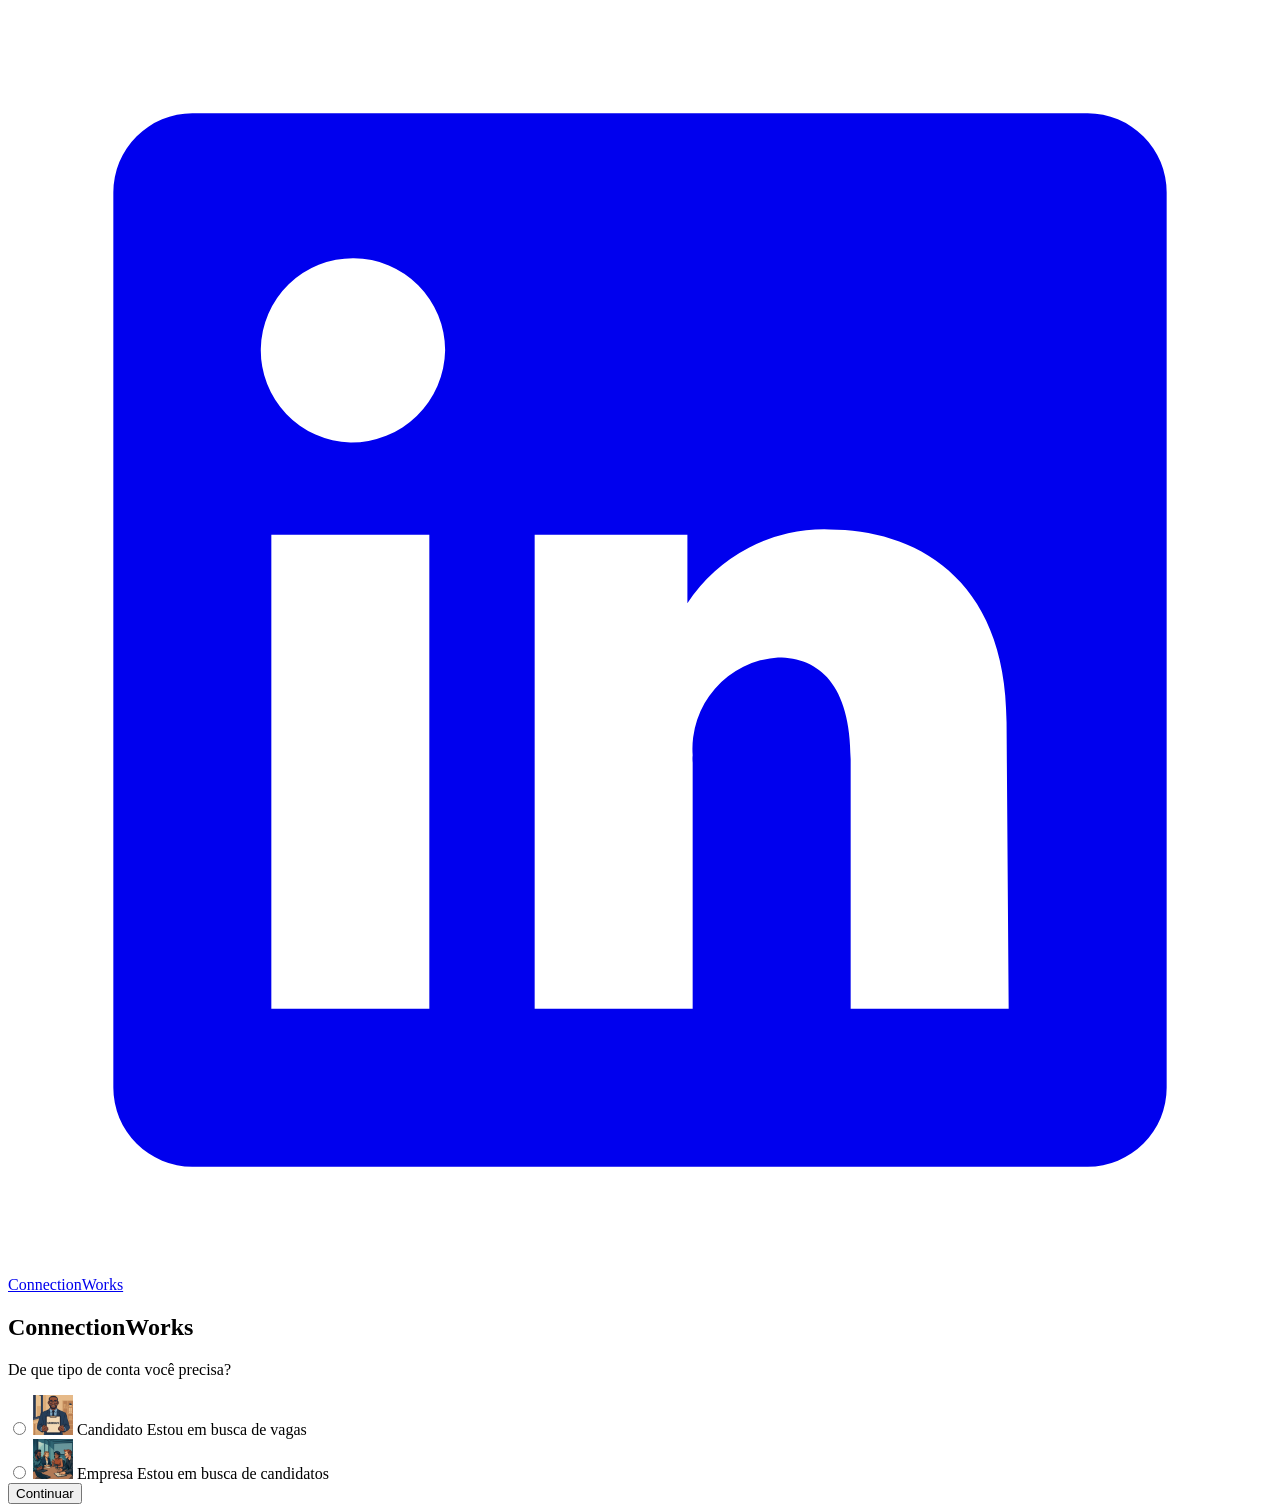
==== Páginas/cadastro.html @ 49b10e9c "Primeiro commit" ====
<!DOCTYPE html>
<html lang="pt-BR">

<head>
    <meta charset="UTF-8">
    <meta name="viewport" content="width=device-width, initial-scale=1.0">
    <title>ConnectionWorks - Cadastro</title>
    <link href="https://fonts.googleapis.com/css2?family=Poppins:wght@400;500;600&display=swap" rel="stylesheet">
    <link rel="stylesheet" href="./CSS/style.css">
</head>

<body>
    <div class="background-shapes"></div>

    <header>
        <a href="itaworks.html" class="logo">
            <svg viewBox="0 0 24 24" fill="currentColor">
                <path
                    d="M20.5 2h-17A1.5 1.5 0 002 3.5v17A1.5 1.5 0 003.5 22h17a1.5 1.5 0 001.5-1.5v-17A1.5 1.5 0 0020.5 2zM8 19H5v-9h3zM6.5 8.25A1.75 1.75 0 118.3 6.5a1.78 1.78 0 01-1.8 1.75zM19 19h-3v-4.74c0-1.42-.6-1.93-1.38-1.93A1.74 1.74 0 0013 14.19a.66.66 0 000 .14V19h-3v-9h2.9v1.3a3.11 3.11 0 012.7-1.4c1.55 0 3.36.86 3.36 3.66z">
                </path>
            </svg>
            ConnectionWorks
        </a>
    </header>

    <main>
        <section class="cadastro-section">
            <h2>ConnectionWorks</h2>
            <div class="Card-Cadastro">
                <form id="profileForm">
                    <p>De que tipo de conta você precisa?</p>

                    <div class="radio-group">
                        <div class="option-container">
                            <label class="option">
                                <input type="radio" name="accountType" value="freelancer" required>
                                <img rel="icon"
                                    src="../ConectionWoks/Imagens/task_01k9yn4fn1erfam8x8myvb0rjt_1763039211_img_0.webp"
                                    width="40px"></img>
                                <span class="titulo">Candidato</span>

                                <span class="subtitulo">Estou em busca de vagas</span>
                            </label>
                        </div>
                        <div class="option-container-2">
                            <label class="option">
                                <input type="radio" name="accountType" value="empresa" required>
                                <img rel="icon"
                                    src="../ConectionWoks/Imagens/task_01k9ymtqh6fq0agpqy8pmh4mza_1763038908_img_0.webp"
                                    width="40px"></img>
                                <span class="titulo">Empresa</span>
                                <span class="subtitulo2">Estou em busca de candidatos</span>
                            </label>
                        </div>
                    </div>
                    <button class="btn-quartenary" type="submit">Continuar</button>

                </form>
            </div>
        </section>
    </main>
</body>

</html>
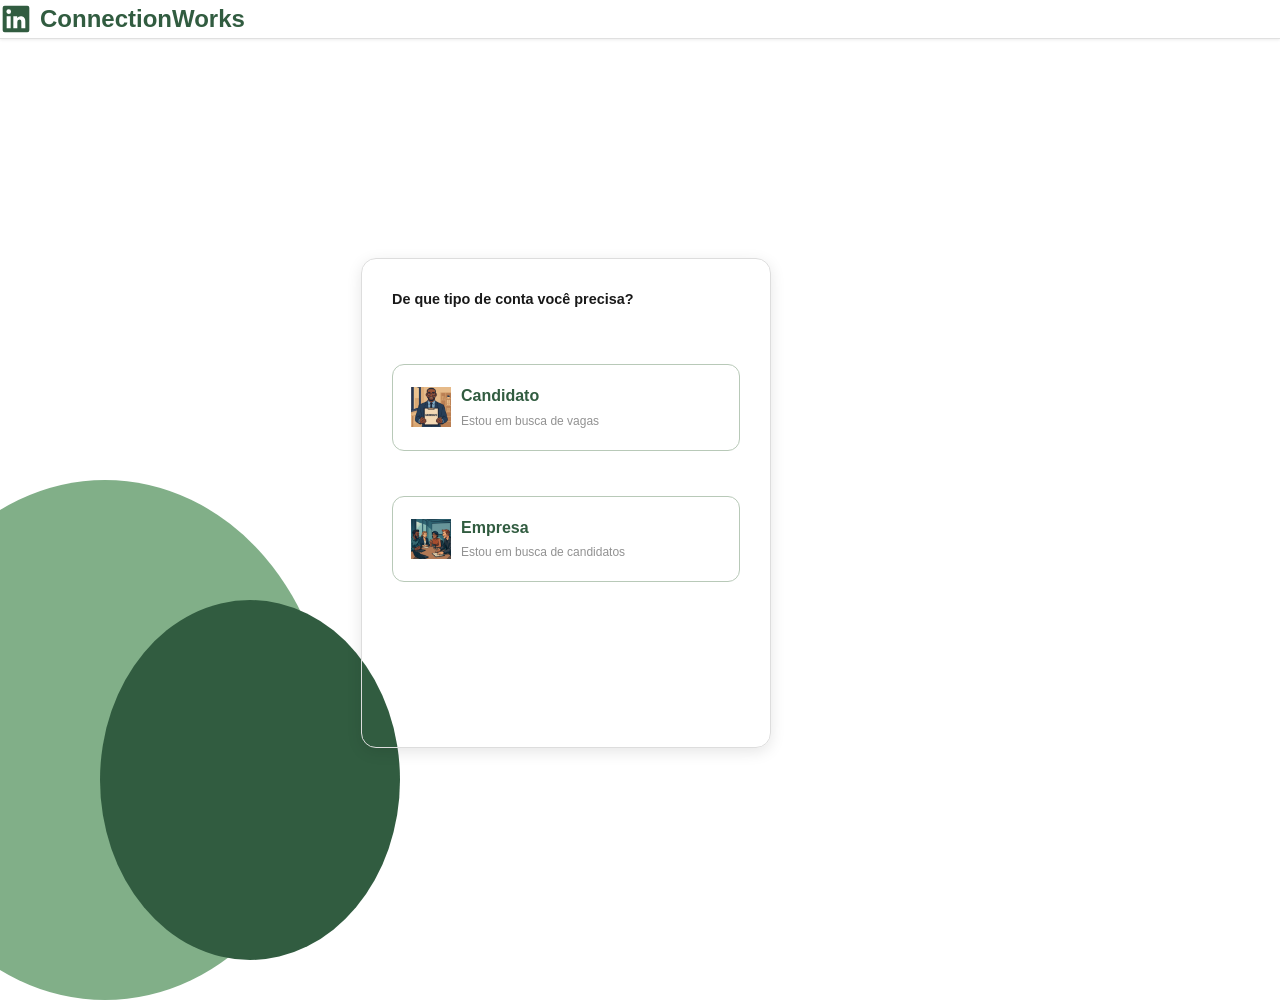
==== commit 4231a563: "segundo commit" ====
--- a/Páginas/cadastro.html
+++ b/Páginas/cadastro.html
@@ -6,7 +6,7 @@
     <meta name="viewport" content="width=device-width, initial-scale=1.0">
     <title>ConnectionWorks - Cadastro</title>
     <link href="https://fonts.googleapis.com/css2?family=Poppins:wght@400;500;600&display=swap" rel="stylesheet">
-    <link rel="stylesheet" href="./CSS/style.css">
+    <link rel="stylesheet" href="../ConectionWoks/CSS/style.css">
 </head>
 
 <body>
@@ -24,41 +24,390 @@
     </header>
 
     <main>
-        <section class="cadastro-section">
-            <h2>ConnectionWorks</h2>
-            <div class="Card-Cadastro">
-                <form id="profileForm">
-                    <p>De que tipo de conta você precisa?</p>
+        <section class="section-cadastro">
+        <a href="#" class="back-link" id="backButton" style="display:none;"><i class="arrow left"></i></a>
+        
+        <div class="step-content active" id="step-0">
+            <div class="Card-Cadastro">
+                <form id="selectionForm">
+                    <p class="card-title-lg">De que tipo de conta você precisa?</p>
 
                     <div class="radio-group">
                         <div class="option-container">
-                            <label class="option">
-                                <input type="radio" name="accountType" value="freelancer" required>
-                                <img rel="icon"
-                                    src="../ConectionWoks/Imagens/task_01k9yn4fn1erfam8x8myvb0rjt_1763039211_img_0.webp"
-                                    width="40px"></img>
-                                <span class="titulo">Candidato</span>
-
-                                <span class="subtitulo">Estou em busca de vagas</span>
+                            <input type="radio" id="accountTypeCandidate" name="accountType" value="candidato" required>
+                            <label class="option" for="accountTypeCandidate">
+                                <img rel="icon" src="../ConectionWoks/Imagens/task_01k9yn4fn1erfam8x8myvb0rjt_1763039211_img_0.webp" width="40px" alt="Ícone Candidato">
+                                <div class="option-text">
+                                    <span class="titulo">Candidato</span>
+                                    <br>
+                                    <span class="subtitulo">Estou em busca de vagas</span>
+                                </div>
                             </label>
                         </div>
                         <div class="option-container-2">
-                            <label class="option">
-                                <input type="radio" name="accountType" value="empresa" required>
-                                <img rel="icon"
-                                    src="../ConectionWoks/Imagens/task_01k9ymtqh6fq0agpqy8pmh4mza_1763038908_img_0.webp"
-                                    width="40px"></img>
-                                <span class="titulo">Empresa</span>
-                                <span class="subtitulo2">Estou em busca de candidatos</span>
+                            <input type="radio" id="accountTypeCompany" name="accountType" value="empresa" required>
+                            <label class="option" for="accountTypeCompany">
+                                <img rel="icon" src="../ConectionWoks/Imagens/task_01k9ymtqh6fq0agpqy8pmh4mza_1763038908_img_0.webp" width="40px" alt="Ícone Empresa">
+                                <div class="option-text">
+                                    <span class="titulo">Empresa</span>
+                                    <br>
+                                    <span class="subtitulo">Estou em busca de candidatos</span>
+                                </div>
                             </label>
                         </div>
                     </div>
-                    <button class="btn-quartenary" type="submit">Continuar</button>
-
-                </form>
-            </div>
-        </section>
+                    <button class="btn-quartenary" type="submit" disabled id="selectContinueButton">Continuar</button>
+                </form>
+            </div>
+        </div>
+
+        <div class="step-content" id="step-candidato-1">
+            <div class="Card-Cadastro">
+                <div class="progress-bar-container"><div class="progress-bar-segment active"></div><div class="progress-bar-segment"></div><div class="progress-bar-segment"></div><div class="progress-bar-segment"></div></div>
+                <form id="formCandidatoPasso1">
+                    <h2 class="card-title-lg">Vamos começar pelo básico</h2>
+                    <label for="nomeCompleto">Nome Completo</label><input type="text" id="nomeCompleto" name="nomeCompleto" required>
+                    <label for="email">Email</label><input type="email" id="email" name="email" required>
+                    <label for="senha">Senha</label><input type="password" id="senha" name="senha" required>
+                    <label for="cpf">CPF</label><input type="text" id="cpf" name="cpf" placeholder="000.000.000-00" required>
+                    <label>Data de Nascimento</label>
+                    <div class="date-group">
+                        <select id="dia" name="dia" required><option value="">Dia</option></select>
+                        <select id="mes" name="mes" required><option value="">Mês</option></select>
+                        <select id="ano" name="ano" required><option value="">Ano</option></select>
+                    </div>
+                    <button class="btn-quartenary" type="submit" disabled>Continuar</button>
+                </form>
+            </div>
+        </div>
+
+        <div class="step-content" id="step-candidato-2">
+            <div class="Card-Cadastro">
+                <div class="progress-bar-container"><div class="progress-bar-segment active"></div><div class="progress-bar-segment active"></div><div class="progress-bar-segment"></div><div class="progress-bar-segment"></div></div>
+                <form id="formCandidatoPasso2">
+                    <h2 class="card-title-lg">Onde você mora?</h2>
+                    <label for="cidadeEstadoCand">Cidade, Estado</label>
+                    <input type="text" id="cidadeEstadoCand" name="cidadeEstadoCand" placeholder="Ex.: Fortaleza, Ceará" required>
+                    <label for="codigoPostalCand">Código Postal</label>
+                    <input type="text" id="codigoPostalCand" name="codigoPostalCand" placeholder="00000-000" required>
+                    
+                    <div class="toggle-option">
+                        <div class="switch">
+                            <input type="checkbox" id="interesseRemoto" name="interesseRemoto">
+                            <span class="slider"></span>
+                        </div>
+                        <label for="interesseRemoto">Tenho interesse em trabalho remoto</label>
+                    </div>
+
+                    <button class="btn-quartenary" type="submit" disabled>Continuar</button>
+                </form>
+            </div>
+        </div>
+
+        <div class="step-content" id="step-candidato-3">
+            <div class="Card-Cadastro">
+                <div class="progress-bar-container"><div class="progress-bar-segment active"></div><div class="progress-bar-segment active"></div><div class="progress-bar-segment active"></div><div class="progress-bar-segment"></div></div>
+                <form id="formCandidatoPasso3">
+                    <h2 class="card-title-lg">Qual vaga você está buscando?</h2>
+                    <p>Usamos isso para achar vagas correspondentes com cargos que você busca</p>
+                    <label for="cargosDesejados">Cargos desejados</label>
+                    <input type="text" id="cargosDesejados" name="cargosDesejados" placeholder="Ex.: Operador de caixa, Chef de cozinha" required>
+                    <p class="add-other">+ Adicionar outro</p>
+                    <button class="btn-quartenary" type="submit" disabled>Continuar</button>
+                </form>
+            </div>
+        </div>
+
+        <div class="step-content" id="step-candidato-4">
+            <div class="Card-Cadastro">
+                <div class="progress-bar-container"><div class="progress-bar-segment active"></div><div class="progress-bar-segment active"></div><div class="progress-bar-segment active"></div><div class="progress-bar-segment active"></div></div>
+                <form id="formCandidatoPasso4">
+                    <h2 class="card-title-lg">Qual o menor salário que você aceitaria?</h2>
+                    <p>Usamos isso para achar vagas correspondentes com salários iguais ou parecidos</p>
+                    <label for="valorMinimo">Valor mínimo de salário</label>
+                    <input type="text" id="valorMinimo" name="valorMinimo" placeholder="R$" required>
+                    <label for="periodoPagamento">Período de pagamento</label>
+                    <select id="periodoPagamento" name="periodoPagamento" required>
+                        <option value="">Selecionar</option>
+                        <option value="mensal">Mensal</option>
+                        <option value="anual">Anual</option>
+                        <option value="hora">Por Hora</option>
+                    </select>
+                    <button class="btn-quartenary" type="submit" disabled>Continuar</button>
+                </form>
+            </div>
+        </div>
+
+
+        <div class="step-content" id="step-empresa-1">
+            <div class="Card-Cadastro">
+                <div class="progress-bar-container"><div class="progress-bar-segment active"></div><div class="progress-bar-segment"></div><div class="progress-bar-segment"></div><div class="progress-bar-segment"></div></div>
+                <form id="formEmpresaPasso1">
+                    <h2 class="card-title-lg">Vamos começar pelo básico</h2>
+                    <label for="nomeEmpresa">Nome da Empresa</label><input type="text" id="nomeEmpresa" name="nomeEmpresa" required>
+                    <label for="emailCorporativo">Email Corporativo</label><input type="email" id="emailCorporativo" name="emailCorporativo" required>
+                    <label for="senhaEmpresa">Senha</label><input type="password" id="senhaEmpresa" name="senhaEmpresa" required>
+                    <label for="cnpj">CNPJ</label><input type="text" id="cnpj" name="cnpj" placeholder="000.000.000-00" required>
+                    <label>Ano de fundação da Empresa</label>
+                    <div class="date-group">
+                        <select id="anoFundacao" name="anoFundacao" required><option value="">Ano</option></select>
+                    </div>
+                    <button class="btn-quartenary" type="submit" disabled>Continuar</button>
+                </form>
+            </div>
+        </div>
+
+        <div class="step-content" id="step-empresa-2">
+            <div class="Card-Cadastro">
+                <div class="progress-bar-container"><div class="progress-bar-segment active"></div><div class="progress-bar-segment active"></div><div class="progress-bar-segment"></div><div class="progress-bar-segment"></div></div>
+                <form id="formEmpresaPasso2">
+                    <h2 class="card-title-lg">Localização da Empresa</h2>
+                    <label for="cidadeEstadoEmp">Cidade, Estado</label>
+                    <input type="text" id="cidadeEstadoEmp" name="cidadeEstadoEmp" placeholder="Ex.: Fortaleza, Ceará" required>
+                    <label for="codigoPostalEmp">Código Postal</label>
+                    <input type="text" id="codigoPostalEmp" name="codigoPostalEmp" placeholder="00000-000" required>
+
+                    <label>A empresa possui outros escritórios?</label>
+                    <div class="toggle-option">
+                        <div class="switch">
+                            <input type="checkbox" id="outrosEscritorios" name="outrosEscritorios">
+                            <span class="slider"></span>
+                        </div>
+                        <label for="outrosEscritorios">Não</label>
+                    </div>
+                    <button class="btn-quartenary" type="submit" disabled>Continuar</button>
+                </form>
+            </div>
+        </div>
+
+        <div class="step-content" id="step-empresa-3">
+            <div class="Card-Cadastro">
+                <div class="progress-bar-container"><div class="progress-bar-segment active"></div><div class="progress-bar-segment active"></div><div class="progress-bar-segment active"></div><div class="progress-bar-segment"></div></div>
+                <form id="formEmpresaPasso3">
+                    <h2 class="card-title-lg">Informações para postagem de vagas</h2>
+                    <label for="metodoSelecao">Método preferido de seleção</label>
+                    <input type="text" id="metodoSelecao" name="metodoSelecao" required>
+                    <label for="tipoVagas">Tipo de vagas que a empresa costuma oferecer</label>
+                    <input type="text" id="tipoVagas" name="tipoVagas" required>
+                    <label for="beneficios">Benefícios oferecidos pela empresa</label>
+                    <select id="beneficios" name="beneficios" required>
+                        <option value="">Selecionar</option>
+                        <option value="vale_transporte">Vale Transporte</option>
+                        <option value="plano_saude">Plano de Saúde</option>
+                    </select>
+                    <button class="btn-quartenary" type="submit" disabled>Continuar</button>
+                </form>
+            </div>
+        </div>
+
+        <div class="step-content" id="step-empresa-4">
+            <div class="Card-Cadastro">
+                <div class="progress-bar-container"><div class="progress-bar-segment active"></div><div class="progress-bar-segment active"></div><div class="progress-bar-segment active"></div><div class="progress-bar-segment active"></div></div>
+                <form id="formEmpresaPasso4">
+                    <h2 class="card-title-lg">Perfil da Empresa</h2>
+                    <label for="descricaoEmpresa">Descrição da Empresa</label><textarea id="descricaoEmpresa" name="descricaoEmpresa" rows="3" required></textarea>
+                    <label for="missaoValores">Missão / Valores</label><textarea id="missaoValores" name="missaoValores" rows="3" required></textarea>
+                    <label for="redesSociais">Redes sociais</label><input type="text" id="redesSociais" name="redesSociais" placeholder="Ex.: link para o LinkedIn, Instagram, etc." required>
+                    <button class="btn-quartenary" type="submit" disabled>Finalizar Cadastro</button>
+                </form>
+            </div>
+        </div>
+
+    </section>
     </main>
+    <script>
+      document.addEventListener('DOMContentLoaded', () => {
+    // Variáveis de controle de estado
+    let currentAccountType = null;
+    let currentStep = 0; // 0 é a tela de seleção
+    const maxSteps = 4; // Máximo de passos de cadastro
+
+    // Elementos do DOM
+    const steps = {
+        '0': document.getElementById('step-0'),
+        'candidato-1': document.getElementById('step-candidato-1'),
+        'candidato-2': document.getElementById('step-candidato-2'),
+        'candidato-3': document.getElementById('step-candidato-3'),
+        'candidato-4': document.getElementById('step-candidato-4'),
+        'empresa-1': document.getElementById('step-empresa-1'),
+        'empresa-2': document.getElementById('step-empresa-2'),
+        'empresa-3': document.getElementById('step-empresa-3'),
+        'empresa-4': document.getElementById('step-empresa-4'),
+    };
+    const backButton = document.getElementById('backButton');
+
+    // --- 1. FUNÇÕES DE NAVEGAÇÃO ---
+
+    const updateVisibility = () => {
+        // Esconde todos os passos
+        Object.values(steps).forEach(step => {
+            if (step) step.classList.remove('active');
+        });
+
+        let key = currentStep === 0 ? '0' : `${currentAccountType}-${currentStep}`;
+        
+        // Exibe o passo atual
+        if (steps[key]) {
+            steps[key].classList.add('active');
+        }
+
+        // Controla a visibilidade do botão de voltar
+        if (currentStep > 0) {
+            backButton.style.display = 'block';
+        } else {
+            backButton.style.display = 'none';
+        }
+    };
+
+    const navigateToNextStep = () => {
+        if (currentStep < maxSteps) {
+            currentStep++;
+            updateVisibility();
+        } else if (currentStep === maxSteps) {
+            alert('Cadastro finalizado! Pronto para o próximo passo (página de sucesso).');
+            // Redirecionamento final
+        }
+    };
+
+    const navigateToPreviousStep = () => {
+        if (currentStep > 0) {
+            currentStep--;
+        } else {
+            // Se estiver no primeiro passo (1), volta para a seleção (0)
+            currentStep = 0;
+            currentAccountType = null;
+        }
+        updateVisibility();
+    };
+    
+    backButton.addEventListener('click', (e) => {
+        e.preventDefault();
+        navigateToPreviousStep();
+    });
+
+    // --- 2. FUNÇÃO DE VALIDAÇÃO GERAL (ENABLE/DISABLE BUTTON) ---
+
+    const setupFormValidation = (formId) => {
+        const form = document.getElementById(formId);
+        if (!form) return;
+
+        const button = form.querySelector('button[type="submit"]');
+        // Seleciona todos os campos que possuem o atributo 'required'
+        const requiredInputs = form.querySelectorAll('[required]');
+
+        const checkFormValidity = () => {
+            let allFilled = true;
+            requiredInputs.forEach(input => {
+                // Checa se o campo está vazio. Para selects, checa se a opção de placeholder (value="") está selecionada.
+                if (input.value.trim() === '') {
+                    allFilled = false;
+                }
+            });
+
+            // Habilita ou desabilita o botão
+            button.disabled = !allFilled;
+        };
+
+        // Adicionar listeners para checar a validade em tempo real
+        requiredInputs.forEach(input => {
+            input.addEventListener('input', checkFormValidity);
+            input.addEventListener('change', checkFormValidity);
+        });
+
+        // Submissão do formulário: avança para o próximo passo
+        form.addEventListener('submit', (event) => {
+             event.preventDefault();
+             navigateToNextStep();
+        });
+        
+        // Checagem inicial
+        checkFormValidity();
+    };
+
+    // --- 3. CONFIGURAÇÃO DA TELA DE SELEÇÃO (PASSO 0) ---
+
+    const selectionForm = document.getElementById('selectionForm');
+    const radioInputs = selectionForm.querySelectorAll('input[name="accountType"]');
+    const selectContinueButton = document.getElementById('selectContinueButton');
+
+    const checkSelection = () => {
+        const isSelected = Array.from(radioInputs).some(input => input.checked);
+        selectContinueButton.disabled = !isSelected;
+    };
+
+    radioInputs.forEach(input => {
+        input.addEventListener('change', checkSelection);
+    });
+
+    selectionForm.addEventListener('submit', (event) => {
+        event.preventDefault();
+        const selectedType = selectionForm.querySelector('input[name="accountType"]:checked').value;
+        currentAccountType = selectedType; // Define o tipo de conta
+        currentStep = 1; // Vai para o primeiro passo do cadastro
+        updateVisibility();
+        // console.log(`Tipo de conta selecionado: ${selectedType}`);
+    });
+
+
+    // --- 4. PREENCHIMENTO DE SELECTS DE DATA/ANO (OPCIONAL) ---
+
+    const populateYearSelect = (selectId, startYear) => {
+        const select = document.getElementById(selectId);
+        if (!select) return;
+
+        const currentYear = new Date().getFullYear();
+        for (let year = currentYear; year >= startYear; year--) {
+            const option = document.createElement('option');
+            option.value = year;
+            option.textContent = year;
+            select.appendChild(option);
+        }
+    };
+    
+    const populateDateSelects = (diaId, mesId, anoId) => {
+        const diaSelect = document.getElementById(diaId);
+        const mesSelect = document.getElementById(mesId);
+        
+        // Popula Dias (1 a 31)
+        if (diaSelect) {
+            for (let i = 1; i <= 31; i++) {
+                const option = document.createElement('option');
+                option.value = i.toString().padStart(2, '0');
+                option.textContent = i.toString().padStart(2, '0');
+                diaSelect.appendChild(option);
+            }
+        }
+
+        // Popula Meses
+        if (mesSelect) {
+            const meses = ["Janeiro", "Fevereiro", "Março", "Abril", "Maio", "Junho", "Julho", "Agosto", "Setembro", "Outubro", "Novembro", "Dezembro"];
+            meses.forEach((nome, index) => {
+                const option = document.createElement('option');
+                option.value = (index + 1).toString().padStart(2, '0');
+                option.textContent = nome;
+                mesSelect.appendChild(option);
+            });
+        }
+        
+        // Popula Anos (chamando a função específica)
+        populateYearSelect(anoId, 1950);
+    };
+
+    // Aplica o preenchimento:
+    populateDateSelects('dia', 'mes', 'ano'); // Candidato
+    populateYearSelect('anoFundacao', 1900); // Empresa
+
+
+    // --- 5. APLICAÇÃO DA VALIDAÇÃO EM TODOS OS FORMULÁRIOS ---
+
+    const formIds = [
+        'formCandidatoPasso1', 'formCandidatoPasso2', 'formCandidatoPasso3', 'formCandidatoPasso4',
+        'formEmpresaPasso1', 'formEmpresaPasso2', 'formEmpresaPasso3', 'formEmpresaPasso4'
+    ];
+
+    formIds.forEach(id => setupFormValidation(id));
+});
+    </script>
 </body>
 
 </html>
--- a/ConectionWoks/CSS/style.css
+++ b/ConectionWoks/CSS/style.css
@@ -0,0 +1,1106 @@
+:root {
+    --primary-blue: #0a66c2;
+    --primary-blue-hover: #004182;
+    --secondary-gray: #666666;
+    --bg-gray: #f3f2ef;
+    --white: #ffffff;
+    --border-gray: #e0e0e0;
+    --text-dark: #000000e6;
+    --text-light: #00000099;
+    --success-green: #057642;
+    --dark-green: #315C40;
+    --dark-green-hover: #2c863e;
+    --gray: #929292;
+    --spacing-xs: 4px;
+    --spacing-sm: 8px;
+    --spacing-md: 16px;
+    --spacing-lg: 24px;
+    --spacing-xl: 32px;
+    --border-radius: 8px;
+    --shadow-sm: 0 1px 3px rgba(0, 0, 0, 0.08);
+    --shadow-md: 0 4px 12px rgba(0, 0, 0, 0.12);
+}
+
+* {
+    margin: 0;
+    padding: 0;
+    box-sizing: border-box;
+}
+
+body {
+    font-family: -apple-system, BlinkMacSystemFont, "Segoe UI", Roboto, Oxygen-Sans, Ubuntu, Cantarell, sans-serif, "Poppins", sans-serif;
+    background-color: var(--bg-light);
+    color: var(--text-dark);
+    line-height: 1.6;
+    display: flex;
+    justify-content: center;
+    align-items: center;
+    min-height: 100vh;
+    margin: 0;
+    flex-direction: column;
+    position: relative;
+    overflow-y: auto;
+    line-height: 1.6;
+}
+
+/*  ---- Circulos verdes ----- */
+.background-shapes::before,
+.background-shapes::after {
+    content: "";
+    position: absolute;
+    bottom: 0;
+    border-radius: 50%;
+    z-index: -1;
+}
+
+.background-shapes::before {
+    width: 450px;
+    height: 520px;
+    background-color: #81af88;
+    /* verde claro */
+    left: -120px;
+    bottom: -100px;
+
+}
+
+.background-shapes::after {
+    width: 300px;
+    height: 360px;
+    background-color: var(--dark-green);
+    /* verde escuro */
+    left: 100px;
+    bottom: -60px;
+}
+
+header {
+    position: fixed;
+    top: 0;
+    left: 0;
+    right: 0;
+    background: var(--white);
+    border-bottom: 1px solid var(--border-gray);
+    box-shadow: var(--shadow-sm);
+    z-index: 1000;
+}
+
+.header-container {
+    max-width: 1200px;
+    margin: 0 auto;
+    padding: var(--spacing-sm) var(--spacing-md);
+    display: flex;
+    align-items: center;
+    gap: var(--spacing-md);
+}
+
+.logo {
+    display: flex;
+    align-items: center;
+    gap: var(--spacing-sm);
+    font-size: 24px;
+    font-weight: 700;
+    color: var(--dark-green);
+    text-decoration: none;
+}
+
+.logo svg {
+    width: 32px;
+    height: 32px;
+}
+
+nav {
+    display: flex;
+    gap: var(--spacing-md);
+    flex: 1;
+}
+
+nav button {
+    background: none;
+    border: none;
+    color: var(--secondary-gray);
+    cursor: pointer;
+    font-size: 14px;
+    padding: var(--spacing-sm) var(--spacing-md);
+    border-radius: var(--border-radius);
+    transition: all 0.2s ease;
+    font-weight: 500;
+}
+
+nav button:hover,
+nav button.active {
+    background: var(--bg-gray);
+    color: var(--text-dark);
+}
+
+.search-box {
+    flex: 0 1 300px;
+    position: relative;
+}
+
+.search-box input {
+    width: 100%;
+    padding: var(--spacing-sm) var(--spacing-md);
+    border: 1px solid var(--border-gray);
+    border-radius: 4px;
+    font-size: 14px;
+}
+
+.profile-btn {
+    width: 32px;
+    height: 32px;
+    border-radius: 50%;
+    background: var(--primary-blue);
+    color: var(--white);
+    border: none;
+    cursor: pointer;
+    font-weight: 600;
+    font-size: 14px;
+}
+.logout-btn {
+    background: var(--dark-green);
+    color: var(--white);
+    border: none;
+    padding: var(--spacing-sm) var(--spacing-md);
+    border-radius: var(--border-radius);
+    cursor: pointer;
+    font-size: 14px;
+    font-weight: 500;
+    transition: all 0.2s ease;
+}
+.logout-btn:hover {
+    background: var(--dark-green-hover);
+    transform: translateY(-2px);
+}
+
+main {
+    max-width: 1200px;
+    margin: 80px auto var(--spacing-lg);
+    padding: 0 var(--spacing-md);
+    display: grid;
+    grid-template-columns: 250px 1fr 300px;
+    gap: var(--spacing-lg);
+}
+
+.card {
+    background: var(--white);
+    border: 1px solid var(--border-gray);
+    border-radius: var(--border-radius);
+    padding: var(--spacing-md);
+    box-shadow: var(--shadow-sm);
+}
+
+.card h3 {
+    font-size: 16px;
+    margin-bottom: var(--spacing-md);
+    color: var(--text-dark);
+}
+
+.Card-Cadastro {
+    background-color: var(--color-card-background);
+    border-radius: 15px;
+    padding: 30px;
+    /* Remover sombra para replicar o estilo dos seus prints */
+    border: 1px solid var(--color-border);
+    margin-top: 50px;
+}
+
+/* --- Títulos e Textos --- */
+.card-title-lg {
+    font-size: 1.5em;
+    font-weight: bold;
+    margin-top: 0;
+    margin-bottom: 5px;
+    text-align: left;
+    /* Alinhado à esquerda na maioria dos passos */
+}
+
+.Card-Cadastro>p {
+    /* Título da tela de seleção */
+    font-size: 1.1em;
+    font-weight: 500;
+    text-align: center;
+    color: var(--color-text-dark);
+    margin-bottom: 25px;
+}
+
+.Card-Cadastro p:not(.card-title-lg) {
+    color: var(--color-text-medium);
+    font-size: 0.9em;
+    margin-bottom: 20px;
+    line-height: 1.4;
+}
+
+.section-cadastro {
+    position: relative;
+    width: 450px;
+
+    max-width: 450px;
+    padding: 20px;
+    /* Ajuste para centralizar o card */
+    box-sizing: border-box;
+    z-index: 1;
+}
+
+
+form {
+    display: flex;
+    flex-direction: column;
+}
+
+label {
+    font-size: 0.9em;
+    color: var(--color-text-dark);
+    margin-top: 15px;
+    margin-bottom: 5px;
+    font-weight: 500;
+    /* Mais sutil que 'bold' */
+}
+
+input[type="text"],
+input[type="email"],
+input[type="password"],
+textarea,
+select {
+    padding: 12px 15px;
+    border: 2px solid var(--text-dark);
+    /* Borda fina */
+    border-radius: 8px;
+    font-size: 1em;
+    width: 100%;
+    box-sizing: border-box;
+    transition: border-color 0.3s;
+}
+
+input:focus,
+select:focus,
+textarea:focus {
+    border-color: var(--color-primary);
+
+    outline: none;
+    box-shadow: 0 0 0 1px var(--color-primary);
+    /* Efeito sutil no foco */
+}
+
+/* Classe para esconder/mostrar telas */
+.step-content {
+    display: none;
+}
+
+.step-content.active {
+    display: block;
+}
+
+/* --- Link/Ícone de Voltar --- */
+.back-link {
+    position: absolute;
+    top: 50px;
+    left: 40px;
+    /* Ajuste para alinhar com o card */
+    color: var(--color-text-dark);
+    text-decoration: none;
+    font-size: 24px;
+    z-index: 10;
+}
+
+.arrow {
+    border: solid var(--color-text-dark);
+    border-width: 0 3px 3px 0;
+    display: inline-block;
+    padding: 4px;
+    /* Aumenta o tamanho visual do ícone */
+}
+
+.left {
+    transform: rotate(135deg);
+    -webkit-transform: rotate(135deg);
+}
+
+/* --- Link/Ícone de Voltar --- */
+.back-link {
+    position: absolute;
+    top: 50px;
+    left: 20px;
+    color: var(--color-text-dark);
+    text-decoration: none;
+    font-size: 24px;
+    z-index: 10;
+}
+
+.arrow {
+    border: solid var(--color-text-dark);
+    border-width: 0 3px 3px 0;
+    display: inline-block;
+    padding: 3px;
+}
+
+.left {
+    transform: rotate(135deg);
+    -webkit-transform: rotate(135deg);
+}
+
+/* --- Card Principal de Cadastro --- */
+.Card-Cadastro {
+    background-color: var(--color-card-background);
+    border-radius: 15px;
+    padding: 30px;
+    box-shadow: 0 4px 15px rgba(0, 0, 0, 0.1);
+    margin-top: 50px;
+    border: 1px solid #ddd;
+}
+
+/* --- Títulos e Textos --- */
+.Card-Cadastro>p,
+.Card-Cadastro h2 {
+    text-align: left;
+    color: var(--color-text-dark);
+    margin-bottom: 25px;
+}
+
+.card-title-lg {
+    font-size: 1.5em;
+    font-weight: bold;
+    margin-top: 0;
+    margin-bottom: 5px;
+}
+
+.Card-Cadastro>p:first-child {
+    font-size: 1.1em;
+    font-weight: 500;
+}
+
+.Card-Cadastro p:not(.card-title) {
+    color: var(--color-text-medium);
+    font-size: 0.9em;
+    margin-bottom: 20px;
+    line-height: 1.4;
+}
+
+/* --- Formulário e Campos de Input --- */
+form {
+    display: flex;
+    flex-direction: column;
+}
+
+label {
+    font-size: 0.9em;
+    color: var(--color-text-dark);
+    margin-top: 15px;
+    margin-bottom: 5px;
+    font-weight: bold;
+}
+
+input[type="text"],
+input[type="email"],
+input[type="password"],
+textarea,
+select {
+    padding: 12px 15px;
+    border: 1px solid var(--dark-green);
+    border-radius: 8px;
+    font-size: 1em;
+    width: 100%;
+    box-sizing: border-box;
+    transition: border-color 0.3s;
+}
+
+input:focus,
+select:focus,
+textarea:focus {
+    border-color: var(--color-primary);
+    outline: none;
+}
+
+textarea {
+    resize: vertical;
+}
+
+/* Estilo para os campos de data e selects genéricos */
+.date-group {
+    display: flex;
+    gap: 10px;
+}
+
+.date-group select {
+    flex: 1;
+    /* Ícone de dropdown sutil como no print */
+    background-image: url('data:image/svg+xml;charset=US-ASCII,<svg xmlns="http://www.w3.org/2000/svg" width="292.4" height="292.4" viewBox="0 0 292.4 292.4"><path fill="%23666666" d="M287 69.4L154.2 201.2c-5.8 5.8-13.7 8.7-22 8.7s-16.2-2.9-22-8.7L5.4 69.4c-5.8-5.8-5.8-15.3 0-21.1 5.8-5.8 15.3-5.8 21.1 0l115.7 115.7L265.9 48.3c5.8-5.8 15.3-5.8 21.1 0 5.8 5.8 5.8 15.3 0 21.1z"/></svg>');
+    background-repeat: no-repeat;
+    background-position: right 15px center;
+    background-size: 10px auto;
+    padding-right: 30px;
+}
+
+.date-group select:focus {
+    background-image: none;
+    /* Remove a seta ao focar se preferir */
+}
+
+/* --- Progress Bar --- */
+.progress-bar-container {
+    display: flex;
+    justify-content: space-between;
+    height: 4px;
+    /* Mais fino como nos prints */
+    margin-bottom: 30px;
+    border-radius: 2px;
+    overflow: hidden;
+    background-color: var(--color-progress-bar);
+}
+
+.progress-bar-segment {
+    flex-grow: 1;
+    height: 100%;
+    background-color: var(--color-progress-bar);
+    margin-right: 4px;
+    transition: background-color 0.4s;
+    border-radius: 2px;
+}
+
+.progress-bar-segment:last-child {
+    margin-right: 0;
+}
+
+.progress-bar-segment.active {
+    background-color: var(--color-primary);
+}
+
+/* --- Botão Continuar --- */
+.btn-quartenary {
+    background-color: var(--color-primary);
+    color: white;
+    padding: 15px;
+    border: none;
+    border-radius: 8px;
+    font-size: 1.1em;
+    font-weight: bold;
+    cursor: pointer;
+    margin-top: 30px;
+    transition: background-color 0.3s, opacity 0.3s;
+    box-shadow: 0 4px 6px rgba(56, 118, 29, 0.3);
+    /* Sombra no botão como no design */
+}
+
+.btn-quartenary:hover:not(:disabled) {
+    background-color: #2e6018;
+}
+
+/* Estado Desabilitado (Cinza Claro) */
+.btn-quartenary:disabled {
+    background-color: var(--color-button-disabled);
+    cursor: not-allowed;
+    opacity: 1;
+    /* Mantém a opacidade total */
+    box-shadow: none;
+}
+
+/* --- Radio Group (Tela de Seleção) --- */
+.radio-group {
+    display: flex;
+    flex-direction: column;
+    gap: 15px;
+    margin-top: 20px;
+    margin-bottom: 20px;
+}
+
+.option-card {
+    /* O card em si */
+    background-color: var(--color-card-background);
+    border: 1px solid var(--color-border);
+    border-radius: 10px;
+    padding: 15px 20px;
+    display: flex;
+    align-items: center;
+    cursor: pointer;
+    transition: border-color 0.3s, background-color 0.3s;
+    position: relative; 
+}
+
+/* Ajusta o padding para que o conteúdo (imagem e texto) comece mais à esquerda */
+.option-card {
+    padding: 15px 15px; 
+}
+
+.option-card input[type="radio"] {
+    /* Esconde o radio button nativo */
+    position: absolute;
+    opacity: 0;
+    cursor: pointer;
+}
+
+/* Estilo para o círculo de rádio customizado (acima do card, como no print) */
+.option-card .custom-radio {
+    width: 20px;
+    height: 20px;
+    border: 2px solid var(--color-border);
+    border-radius: 50%;
+    position: absolute;
+    top: -30px; /* Posiciona acima do card */
+    left: 50%;
+    transform: translateX(-50%);
+    background-color: var(--color-card-background);
+    display: flex;
+    justify-content: center;
+    align-items: center;
+    z-index: 2;
+}
+
+.option-card input[type="radio"]:checked ~ .custom-radio {
+    border-color: var(--color-primary);
+}
+
+.option-card input[type="radio"]:checked ~ .custom-radio::after {
+    content: '';
+    width: 10px;
+    height: 10px;
+    background-color: var(--color-primary);
+    border-radius: 50%;
+    display: block;
+}
+
+/* Estilo do CARD quando selecionado */
+.option-card input[type="radio"]:checked + .custom-radio + .image-and-text {
+    border-color: var(--color-primary);
+    background-color: var(--color-highlight);
+}
+
+/* A estrutura do HTML na resposta anterior usa este seletor no JS para aplicar o estilo. */
+/* Garantindo que o card inteiro seja o alvo */
+.option-card.selected {
+    border-color: var(--color-primary) !important;
+    background-color: var(--color-highlight) !important;
+}
+
+
+/* Imagens e Texto */
+.option-card img {
+    width: 40px;
+    height: 40px; 
+    object-fit: cover; /* Manter quadrado */
+    margin-right: 15px;
+    border-radius: 0; /* IMAGEM QUADRADA CORRIGIDO */
+}
+
+.option-card .text-content {
+    flex-grow: 1;
+}
+
+.option-card .titulo {
+    font-weight: bold;
+    color: var(--color-text-dark);
+    font-size: 1.1em;
+    display: flex;
+
+}
+
+.option-card .subtitulo {
+    color: var(--color-text-medium);
+    font-size: 0.9em;
+    font-weight: normal;
+    display: flex;
+    position: relative ;
+    margin-top:5px;
+
+
+}
+
+.option-card.selected .titulo, 
+.option-card.selected .subtitulo {
+    color: var(--color-primary);
+}
+
+/* Esconder o radio button nativo no HTML ajustado */
+input[type="radio"] {
+    display: none;
+}
+/* Ajuste para seleção de radio */
+input[type="radio"]:checked+label {
+    border-color: var(--color-primary);
+    background-color: var(--color-highlight);
+}
+
+/* --- Campo Toggle (Remoto/Escritórios) --- */
+.toggle-option {
+    display: flex;
+    align-items: center;
+    justify-content: flex-start;
+    margin-top: 20px;
+}
+
+.toggle-option label {
+    margin: 0;
+    font-weight: normal;
+    color: var(--color-text-dark);
+}
+
+.switch {
+    position: relative;
+    display: inline-block;
+    width: 45px;
+    height: 25px;
+    margin-right: 15px;
+}
+
+.switch input {
+    opacity: 0;
+    width: 0;
+    height: 0;
+}
+
+.slider {
+    position: absolute;
+    cursor: pointer;
+    top: 0;
+    left: 0;
+    right: 0;
+    bottom: 0;
+    background-color: #ccc;
+    transition: .4s;
+    border-radius: 25px;
+}
+
+.slider:before {
+    position: absolute;
+    content: "";
+    height: 19px;
+    width: 19px;
+    left: 3px;
+    bottom: 3px;
+    background-color: white;
+    transition: .4s;
+    border-radius: 50%;
+}
+
+input:checked + .slider {
+    background-color: var(--color-primary);
+}
+
+input:checked + .slider:before {
+    transform: translateX(20px);
+}
+
+.sidebar {
+    display: flex;
+    flex-direction: column;
+    gap: var(--spacing-md);
+}
+
+.profile-card {
+    text-align: center;
+}
+
+.profile-card .avatar {
+    width: 72px;
+    height: 72px;
+    border-radius: 50%;
+    background: linear-gradient(135deg, var(--primary-blue), #0077b5);
+    color: var(--white);
+    display: flex;
+    align-items: center;
+    justify-content: center;
+    font-size: 32px;
+    font-weight: 600;
+    margin: 0 auto var(--spacing-sm);
+}
+
+.profile-card h2 {
+    font-size: 18px;
+    margin-bottom: var(--spacing-xs);
+}
+
+.profile-card p {
+    color: var(--text-light);
+    font-size: 14px;
+    margin-bottom: var(--spacing-sm);
+}
+
+.btn {
+    background: var(--dark-green);
+    color: var(--white);
+    border: none;
+    padding: var(--spacing-sm) var(--spacing-md);
+
+    border-radius: var(--border-radius);
+    cursor: pointer;
+    font-size: 14px;
+    font-weight: 500;
+    transition: all 0.2s ease;
+    width: 100%;
+}
+
+.btn:hover {
+    background: var(--dark-green-hover);
+}
+
+.btn-terciary {
+    background: var(--bg-gray);
+    color: var(--text-dark);
+    border: none;
+    padding: var(--spacing-sm) var(--spacing-md);
+    border-radius: var(--border-radius);
+    cursor: pointer;
+    font-size: 14px;
+    font-weight: 500;
+    transition: all 0.2s ease;
+    width: 100%;
+}
+
+.btn-terciary:hover {
+    background: var(--border-gray);
+}
+
+.btn-quartenary {
+    background: var(--dark-green);
+    color: var(--white);
+    border: none;
+    padding: var(--spacing-sm) var(--spacing-md);
+    border-radius: var(--border-radius);
+    cursor: pointer;
+    font-size: 14px;
+    font-weight: 500;
+    transition: all 0.2s ease;
+    width: 100%;
+    height: 50px;
+    min-width: 100px;
+    margin-top: 50px;
+
+}
+
+.btn-secondary {
+    background: var(--white);
+    color: var(--primary-blue);
+    border: 1px solid var(--primary-blue);
+}
+
+.btn-secondary:hover {
+    background: var(--bg-gray);
+}
+
+.tags {
+    display: flex;
+    flex-wrap: wrap;
+    gap: var(--spacing-xs);
+    margin-top: var(--spacing-sm);
+}
+
+.tag {
+    background: var(--bg-gray);
+    padding: var(--spacing-xs) var(--spacing-sm);
+    border-radius: 16px;
+    font-size: 12px;
+    color: var(--text-dark);
+}
+
+.tag.highlight {
+    background: var(--success-green);
+    color: var(--white);
+}
+
+.feed {
+    display: flex;
+    flex-direction: column;
+    gap: var(--spacing-md);
+}
+
+.job-card {
+    transition: all 0.2s ease;
+    cursor: pointer;
+}
+
+.job-card:hover {
+    box-shadow: var(--shadow-md);
+    transform: translateY(-2px);
+}
+
+.job-card h4 {
+    font-size: 16px;
+    margin-bottom: var(--spacing-xs);
+    color: var(--primary-blue);
+}
+
+.job-card .company {
+    font-size: 14px;
+    color: var(--text-light);
+    margin-bottom: var(--spacing-sm);
+}
+
+.job-card .description {
+    font-size: 14px;
+    margin-bottom: var(--spacing-sm);
+    color: var(--text-dark);
+}
+
+.job-card .meta {
+    display: flex;
+    gap: var(--spacing-md);
+    font-size: 12px;
+    color: var(--text-light);
+    margin-bottom: var(--spacing-sm);
+}
+
+.job-card .actions {
+    display: flex;
+    gap: var(--spacing-sm);
+    margin-top: var(--spacing-md);
+}
+
+.job-card .actions button {
+    flex: 1;
+}
+
+.right-panel {
+    display: flex;
+    flex-direction: column;
+    gap: var(--spacing-md);
+}
+
+.notification-item {
+    padding: var(--spacing-sm) 0;
+    border-bottom: 1px solid var(--border-gray);
+    font-size: 14px;
+}
+
+.notification-item:last-child {
+    border-bottom: none;
+}
+
+.ai-header {
+    background: linear-gradient(135deg, var(--primary-blue) 0%, #0077b5 100%);
+    color: var(--white);
+    padding: var(--spacing-lg);
+    border-radius: var(--border-radius);
+    margin-bottom: var(--spacing-lg);
+    text-align: center;
+}
+
+.ai-header h2 {
+    font-size: 24px;
+    margin-bottom: var(--spacing-sm);
+}
+
+.ai-header p {
+    font-size: 14px;
+    opacity: 0.9;
+}
+
+.match-card {
+    border-left: 4px solid var(--success-green);
+}
+
+.match-score {
+    display: inline-block;
+    background: var(--success-green);
+    color: var(--white);
+    padding: var(--spacing-xs) var(--spacing-sm);
+    border-radius: 16px;
+    font-size: 12px;
+    font-weight: 600;
+    margin-bottom: var(--spacing-sm);
+}
+
+.match-reasons {
+    background: var(--bg-gray);
+    padding: var(--spacing-sm);
+    border-radius: 4px;
+    margin: var(--spacing-sm) 0;
+}
+
+.match-reasons ul {
+    list-style: none;
+    font-size: 13px;
+    color: var(--text-dark);
+}
+
+.match-reasons li {
+    padding: var(--spacing-xs) 0;
+}
+
+.match-reasons li::before {
+    content: "✓ ";
+    color: var(--success-green);
+    font-weight: 600;
+    margin-right: var(--spacing-xs);
+}
+
+.stats-grid {
+    display: grid;
+    grid-template-columns: repeat(2, 1fr);
+    gap: var(--spacing-md);
+    margin-bottom: var(--spacing-lg);
+}
+
+.stat-card {
+    background: var(--white);
+    border: 1px solid var(--border-gray);
+    border-radius: var(--border-radius);
+    padding: var(--spacing-md);
+    text-align: center;
+}
+
+.stat-card .number {
+    font-size: 32px;
+    font-weight: 700;
+    color: var(--primary-blue);
+    margin-bottom: var(--spacing-xs);
+}
+
+.stat-card .label {
+    font-size: 14px;
+    color: var(--text-light);
+}
+
+.modal {
+    position: fixed;
+    top: 0;
+    left: 0;
+    right: 0;
+    bottom: 0;
+    background: rgba(0, 0, 0, 0.5);
+    display: none;
+    align-items: center;
+    justify-content: center;
+    z-index: 2000;
+    padding: var(--spacing-md);
+}
+
+.modal.active {
+    display: flex;
+}
+
+.modal-content {
+    background: var(--white);
+    border-radius: var(--border-radius);
+    max-width: 600px;
+    width: 100%;
+    max-height: 90vh;
+    overflow-y: auto;
+    padding: var(--spacing-lg);
+    position: relative;
+}
+
+.modal-header {
+    display: flex;
+    justify-content: space-between;
+    align-items: center;
+    margin-bottom: var(--spacing-lg);
+}
+
+.modal-header h2 {
+    font-size: 20px;
+}
+
+.close-btn {
+    background: none;
+    border: none;
+    font-size: 24px;
+    cursor: pointer;
+    color: var(--text-light);
+    padding: 0;
+    width: 32px;
+    height: 32px;
+}
+
+.form-group {
+    margin-bottom: var(--spacing-md);
+}
+
+.form-group label {
+    display: block;
+    font-size: 14px;
+    font-weight: 500;
+    margin-bottom: var(--spacing-xs);
+}
+
+.form-group input,
+.form-group textarea {
+    width: 100%;
+    padding: var(--spacing-sm);
+    border: 1px solid var(--border-gray);
+    border-radius: 4px;
+    font-size: 14px;
+    font-family: inherit;
+}
+
+.hidden {
+    display: none;
+}
+
+.option {
+    display: flex;
+    align-items: center;
+    border: 1px solid #b8c9b8;
+    border-radius: 12px;
+    padding: 18px;
+    margin-bottom: 15px;
+    cursor: pointer;
+    transition: 0.2s ease;
+}
+
+.option:hover {
+    background-color: #f0f6f0;
+}
+
+input[type="radio"] {
+    accent-color: #2f5d38;
+    transform: scale(1.7);
+    margin-right: 12px;
+}
+
+.titulo {
+    font-weight: 600;
+    margin-left: 10px;
+    font-size: 16px;
+    color: var(--dark-green);
+    margin-top: -20px;
+
+}
+
+.subtitulo {
+    font-size: 12px;
+    margin-left: 10px;
+    color: var(--gray);
+    margin-top: 20px;
+    font-weight: 400;
+}
+
+@media (max-width: 992px) {
+    main {
+        grid-template-columns: 1fr;
+    }
+
+    .right-panel {
+        display: none;
+    }
+
+    .sidebar {
+        order: 1;
+    }
+
+    .feed {
+        order: 2;
+    }
+}
+
+@media (max-width: 768px) {
+    .header-container {
+        flex-wrap: wrap;
+    }
+
+    nav {
+        order: 3;
+        width: 100%;
+        justify-content: space-around;
+    }
+
+    .search-box {
+        flex: 1;
+        max-width: none;
+    }
+
+    main {
+        margin-top: 120px;
+        padding: 0 var(--spacing-sm);
+    }
+
+    .stats-grid {
+        grid-template-columns: 1fr;
+    }
+}
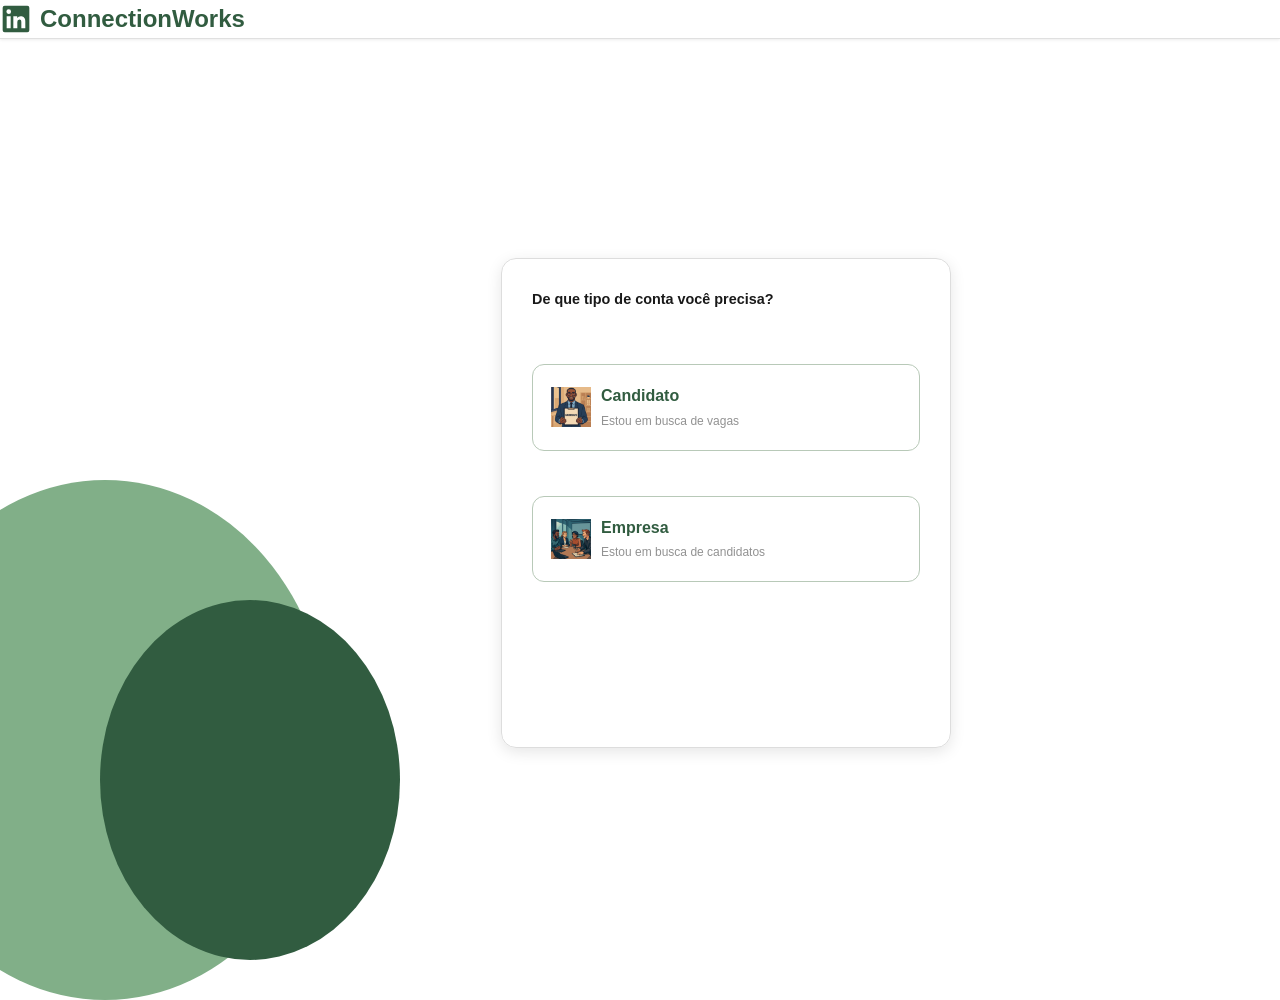
==== commit f07eae69: "Quarto  Commit" ====
--- a/Páginas/cadastro.html
+++ b/Páginas/cadastro.html
@@ -9,7 +9,7 @@
     <link rel="stylesheet" href="../ConectionWoks/CSS/style.css">
 </head>
 
-<body>
+<body class="cadastro-page">
     <div class="background-shapes"></div>
 
     <header>
@@ -215,198 +215,8 @@
 
     </section>
     </main>
-    <script>
-      document.addEventListener('DOMContentLoaded', () => {
-    // Variáveis de controle de estado
-    let currentAccountType = null;
-    let currentStep = 0; // 0 é a tela de seleção
-    const maxSteps = 4; // Máximo de passos de cadastro
-
-    // Elementos do DOM
-    const steps = {
-        '0': document.getElementById('step-0'),
-        'candidato-1': document.getElementById('step-candidato-1'),
-        'candidato-2': document.getElementById('step-candidato-2'),
-        'candidato-3': document.getElementById('step-candidato-3'),
-        'candidato-4': document.getElementById('step-candidato-4'),
-        'empresa-1': document.getElementById('step-empresa-1'),
-        'empresa-2': document.getElementById('step-empresa-2'),
-        'empresa-3': document.getElementById('step-empresa-3'),
-        'empresa-4': document.getElementById('step-empresa-4'),
-    };
-    const backButton = document.getElementById('backButton');
-
-    // --- 1. FUNÇÕES DE NAVEGAÇÃO ---
-
-    const updateVisibility = () => {
-        // Esconde todos os passos
-        Object.values(steps).forEach(step => {
-            if (step) step.classList.remove('active');
-        });
-
-        let key = currentStep === 0 ? '0' : `${currentAccountType}-${currentStep}`;
-        
-        // Exibe o passo atual
-        if (steps[key]) {
-            steps[key].classList.add('active');
-        }
-
-        // Controla a visibilidade do botão de voltar
-        if (currentStep > 0) {
-            backButton.style.display = 'block';
-        } else {
-            backButton.style.display = 'none';
-        }
-    };
-
-    const navigateToNextStep = () => {
-        if (currentStep < maxSteps) {
-            currentStep++;
-            updateVisibility();
-        } else if (currentStep === maxSteps) {
-            alert('Cadastro finalizado! Pronto para o próximo passo (página de sucesso).');
-            // Redirecionamento final
-        }
-    };
-
-    const navigateToPreviousStep = () => {
-        if (currentStep > 0) {
-            currentStep--;
-        } else {
-            // Se estiver no primeiro passo (1), volta para a seleção (0)
-            currentStep = 0;
-            currentAccountType = null;
-        }
-        updateVisibility();
-    };
-    
-    backButton.addEventListener('click', (e) => {
-        e.preventDefault();
-        navigateToPreviousStep();
-    });
-
-    // --- 2. FUNÇÃO DE VALIDAÇÃO GERAL (ENABLE/DISABLE BUTTON) ---
-
-    const setupFormValidation = (formId) => {
-        const form = document.getElementById(formId);
-        if (!form) return;
-
-        const button = form.querySelector('button[type="submit"]');
-        // Seleciona todos os campos que possuem o atributo 'required'
-        const requiredInputs = form.querySelectorAll('[required]');
-
-        const checkFormValidity = () => {
-            let allFilled = true;
-            requiredInputs.forEach(input => {
-                // Checa se o campo está vazio. Para selects, checa se a opção de placeholder (value="") está selecionada.
-                if (input.value.trim() === '') {
-                    allFilled = false;
-                }
-            });
-
-            // Habilita ou desabilita o botão
-            button.disabled = !allFilled;
-        };
-
-        // Adicionar listeners para checar a validade em tempo real
-        requiredInputs.forEach(input => {
-            input.addEventListener('input', checkFormValidity);
-            input.addEventListener('change', checkFormValidity);
-        });
-
-        // Submissão do formulário: avança para o próximo passo
-        form.addEventListener('submit', (event) => {
-             event.preventDefault();
-             navigateToNextStep();
-        });
-        
-        // Checagem inicial
-        checkFormValidity();
-    };
-
-    // --- 3. CONFIGURAÇÃO DA TELA DE SELEÇÃO (PASSO 0) ---
-
-    const selectionForm = document.getElementById('selectionForm');
-    const radioInputs = selectionForm.querySelectorAll('input[name="accountType"]');
-    const selectContinueButton = document.getElementById('selectContinueButton');
-
-    const checkSelection = () => {
-        const isSelected = Array.from(radioInputs).some(input => input.checked);
-        selectContinueButton.disabled = !isSelected;
-    };
-
-    radioInputs.forEach(input => {
-        input.addEventListener('change', checkSelection);
-    });
-
-    selectionForm.addEventListener('submit', (event) => {
-        event.preventDefault();
-        const selectedType = selectionForm.querySelector('input[name="accountType"]:checked').value;
-        currentAccountType = selectedType; // Define o tipo de conta
-        currentStep = 1; // Vai para o primeiro passo do cadastro
-        updateVisibility();
-        // console.log(`Tipo de conta selecionado: ${selectedType}`);
-    });
-
-
-    // --- 4. PREENCHIMENTO DE SELECTS DE DATA/ANO (OPCIONAL) ---
-
-    const populateYearSelect = (selectId, startYear) => {
-        const select = document.getElementById(selectId);
-        if (!select) return;
-
-        const currentYear = new Date().getFullYear();
-        for (let year = currentYear; year >= startYear; year--) {
-            const option = document.createElement('option');
-            option.value = year;
-            option.textContent = year;
-            select.appendChild(option);
-        }
-    };
-    
-    const populateDateSelects = (diaId, mesId, anoId) => {
-        const diaSelect = document.getElementById(diaId);
-        const mesSelect = document.getElementById(mesId);
-        
-        // Popula Dias (1 a 31)
-        if (diaSelect) {
-            for (let i = 1; i <= 31; i++) {
-                const option = document.createElement('option');
-                option.value = i.toString().padStart(2, '0');
-                option.textContent = i.toString().padStart(2, '0');
-                diaSelect.appendChild(option);
-            }
-        }
-
-        // Popula Meses
-        if (mesSelect) {
-            const meses = ["Janeiro", "Fevereiro", "Março", "Abril", "Maio", "Junho", "Julho", "Agosto", "Setembro", "Outubro", "Novembro", "Dezembro"];
-            meses.forEach((nome, index) => {
-                const option = document.createElement('option');
-                option.value = (index + 1).toString().padStart(2, '0');
-                option.textContent = nome;
-                mesSelect.appendChild(option);
-            });
-        }
-        
-        // Popula Anos (chamando a função específica)
-        populateYearSelect(anoId, 1950);
-    };
-
-    // Aplica o preenchimento:
-    populateDateSelects('dia', 'mes', 'ano'); // Candidato
-    populateYearSelect('anoFundacao', 1900); // Empresa
-
-
-    // --- 5. APLICAÇÃO DA VALIDAÇÃO EM TODOS OS FORMULÁRIOS ---
-
-    const formIds = [
-        'formCandidatoPasso1', 'formCandidatoPasso2', 'formCandidatoPasso3', 'formCandidatoPasso4',
-        'formEmpresaPasso1', 'formEmpresaPasso2', 'formEmpresaPasso3', 'formEmpresaPasso4'
-    ];
-
-    formIds.forEach(id => setupFormValidation(id));
-});
+    <script src="../ConectionWoks/JS/cadastro.js"></script>
+      
     </script>
 </body>
 
--- a/ConectionWoks/CSS/style.css
+++ b/ConectionWoks/CSS/style.css
@@ -62,6 +62,10 @@
     bottom: -100px;
 
 }
+.cadastro-page{
+    overflow: hidden;
+    overflow-y: auto;
+}
 
 .background-shapes::after {
     width: 300px;
@@ -198,9 +202,11 @@
     background-color: var(--color-card-background);
     border-radius: 15px;
     padding: 30px;
+    width: 450px;
     /* Remover sombra para replicar o estilo dos seus prints */
     border: 1px solid var(--color-border);
     margin-top: 50px;
+    margin-left: 140px;
 }
 
 /* --- Títulos e Textos --- */
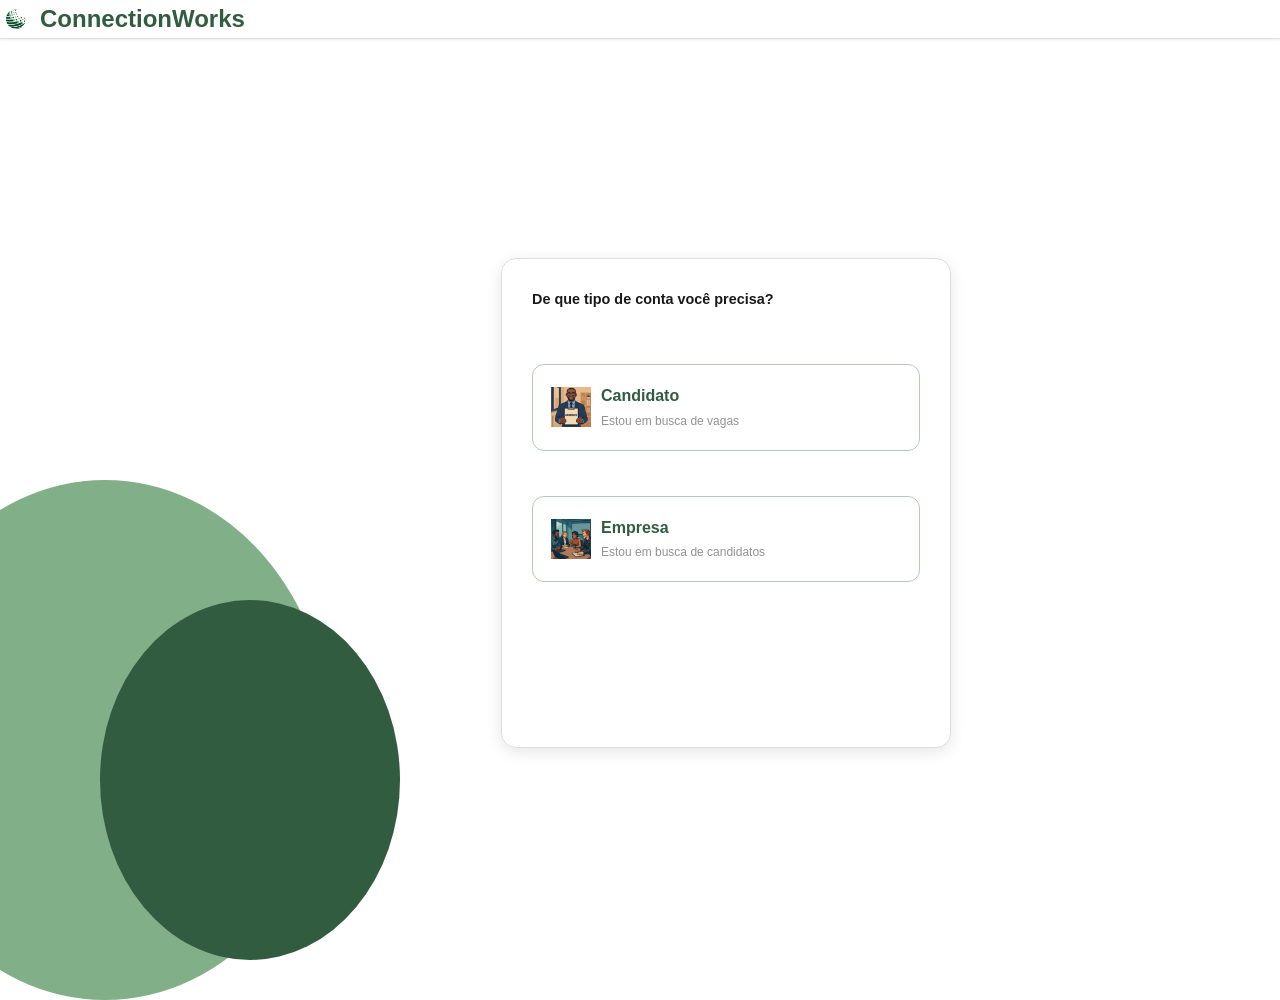
==== commit ece1c869: "teste" ====
--- a/Páginas/cadastro.html
+++ b/Páginas/cadastro.html
@@ -7,22 +7,18 @@
     <title>ConnectionWorks - Cadastro</title>
     <link href="https://fonts.googleapis.com/css2?family=Poppins:wght@400;500;600&display=swap" rel="stylesheet">
     <link rel="stylesheet" href="../ConectionWoks/CSS/style.css">
+    <link rel="icon" href="../Kaue/Logo.jpg">
 </head>
 
 <body class="cadastro-page">
     <div class="background-shapes"></div>
 
     <header>
-        <a href="itaworks.html" class="logo">
-            <svg viewBox="0 0 24 24" fill="currentColor">
-                <path
-                    d="M20.5 2h-17A1.5 1.5 0 002 3.5v17A1.5 1.5 0 003.5 22h17a1.5 1.5 0 001.5-1.5v-17A1.5 1.5 0 0020.5 2zM8 19H5v-9h3zM6.5 8.25A1.75 1.75 0 118.3 6.5a1.78 1.78 0 01-1.8 1.75zM19 19h-3v-4.74c0-1.42-.6-1.93-1.38-1.93A1.74 1.74 0 0013 14.19a.66.66 0 000 .14V19h-3v-9h2.9v1.3a3.11 3.11 0 012.7-1.4c1.55 0 3.36.86 3.36 3.66z">
-                </path>
-            </svg>
+        <a href="#" class="logo">
+            <img src="../Kaue/Logo.jpg" alt="Logo" class="logo-img">
             ConnectionWorks
         </a>
     </header>
-
     <main>
         <section class="section-cadastro">
         <a href="#" class="back-link" id="backButton" style="display:none;"><i class="arrow left"></i></a>
--- a/ConectionWoks/CSS/style.css
+++ b/ConectionWoks/CSS/style.css
@@ -27,6 +27,25 @@
     box-sizing: border-box;
 }
 
+
+.logo {
+    display: flex;
+    align-items: center;
+    gap: 8px;
+    text-decoration: none;
+    color: inherit;
+}
+
+.logo-img {
+    height: 32px; /* ajusta como quiser */
+    width: auto;
+}
+
+.logo-icon {
+    height: 20px;
+    width: 20px;
+}
+
 body {
     font-family: -apple-system, BlinkMacSystemFont, "Segoe UI", Roboto, Oxygen-Sans, Ubuntu, Cantarell, sans-serif, "Poppins", sans-serif;
     background-color: var(--bg-light);
@@ -312,6 +331,7 @@
     border-width: 0 3px 3px 0;
     display: inline-block;
     padding: 4px;
+    
     /* Aumenta o tamanho visual do ícone */
 }
 
